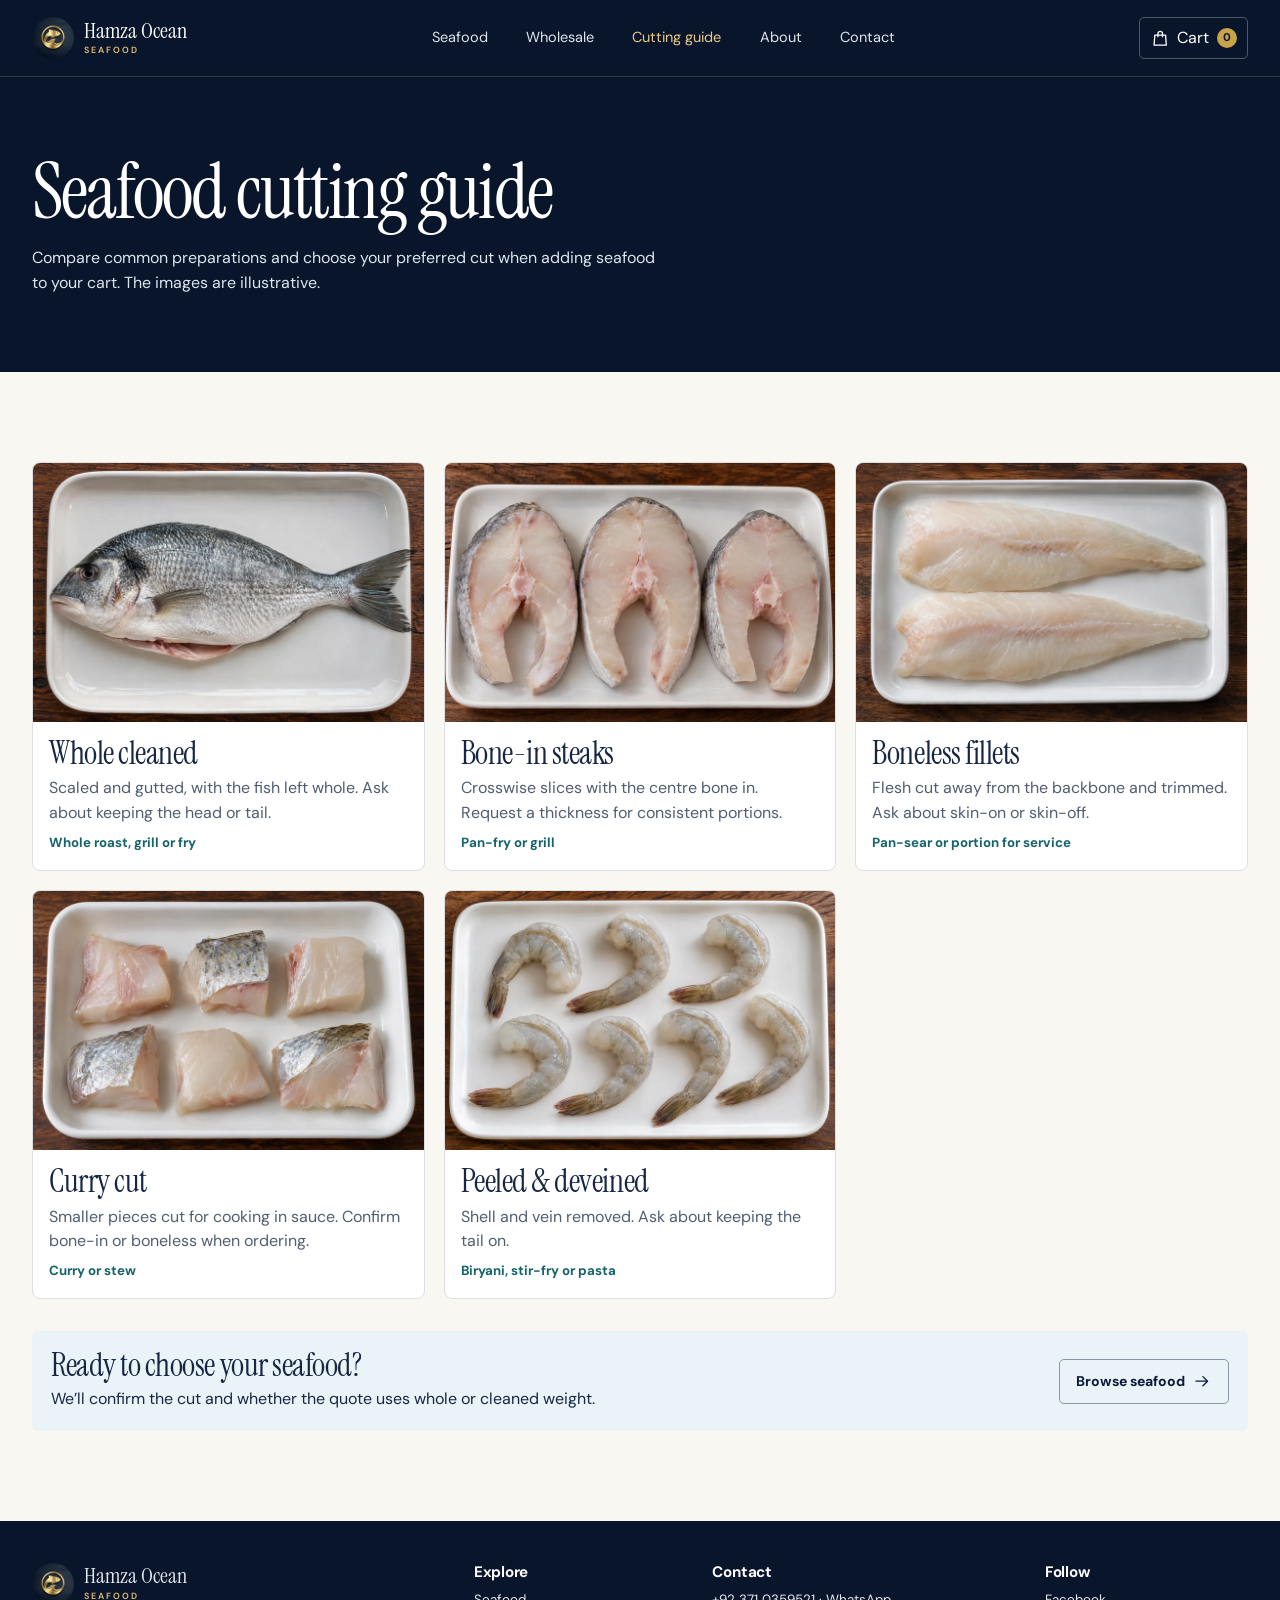
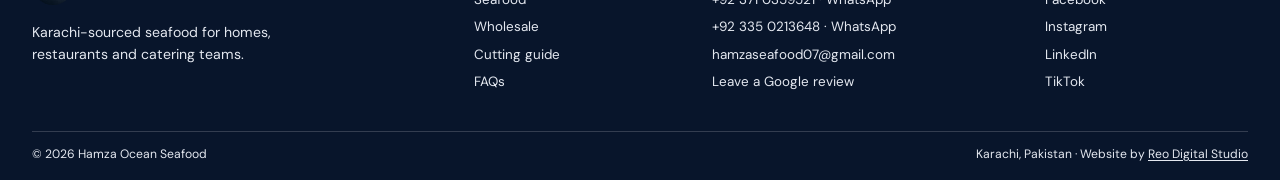
==== cutting-guide/index.html @ d8696013 "Add files via upload" ====
<!doctype html>
<html lang="en-PK">
<head>
<meta charset="utf-8">
<meta name="viewport" content="width=device-width, initial-scale=1">
<meta name="theme-color" content="#0B1B3A">
<title>Seafood Cutting Guide | Hamza Ocean Seafood</title>
<meta name="description" content="Compare whole cleaned fish, bone-in steaks, boneless fillets, curry cuts and peeled prawns. Choose your preferred cut for your seafood order.">
<link rel="canonical" href="https://rehanreo.github.io/HamzaOceanSeafood/cutting-guide/">
<meta property="og:type" content="website">
<meta property="og:title" content="Seafood Cutting Guide | Hamza Ocean Seafood">
<meta property="og:description" content="Compare whole cleaned fish, bone-in steaks, boneless fillets, curry cuts and peeled prawns. Choose your preferred cut for your seafood order.">
<meta property="og:site_name" content="Hamza Ocean Seafood">
<meta property="og:locale" content="en_PK">
<meta property="og:url" content="https://rehanreo.github.io/HamzaOceanSeafood/cutting-guide/">
<meta property="og:image" content="https://rehanreo.github.io/HamzaOceanSeafood/assets/catalogue/social-preview.jpg">
<meta property="og:image:width" content="1200">
<meta property="og:image:height" content="630">
<meta property="og:image:alt" content="Hamza Ocean Seafood catalogue preview">
<meta name="twitter:card" content="summary_large_image">
<link rel="icon" href="../assets/images/favicon.ico">
<link rel="apple-touch-icon" href="../assets/images/apple-icon.png">
<link rel="preconnect" href="https://fonts.googleapis.com">
<link rel="preconnect" href="https://fonts.gstatic.com" crossorigin>
<link rel="stylesheet" href="https://fonts.googleapis.com/css2?family=DM+Sans:wght@400;500;600;700&amp;family=Instrument+Serif:ital@0;1&amp;display=swap">
<link rel="stylesheet" href="../style.css">
<script type="application/ld+json">{"@context": "https://schema.org", "@type": "OnlineStore", "name": "Hamza Ocean Seafood", "url": "https://rehanreo.github.io/HamzaOceanSeafood/", "logo": "https://rehanreo.github.io/HamzaOceanSeafood/assets/images/Logo.png", "image": "https://rehanreo.github.io/HamzaOceanSeafood/assets/catalogue/social-preview.jpg", "email": "hamzaseafood07@gmail.com", "telephone": "+923710359521", "areaServed": {"@type": "Country", "name": "Pakistan"}, "sameAs": ["https://www.instagram.com/hamzaoceanseafood", "https://www.tiktok.com/@hamzaoceanseafood", "https://www.linkedin.com/company/hamza-ocean-seafood/"]}</script>
<script>
  if (location.origin === "https://rehanreo.github.io") {
    window.dataLayer = window.dataLayer || [];
    window.gtag = function () { window.dataLayer.push(arguments); };
    window.gtag('js', new Date());
    window.gtag('config', 'G-JGS17XB776');
    const tag = document.createElement('script');
    tag.src = 'https://www.googletagmanager.com/gtag/js?id=G-JGS17XB776';
    tag.async = true;
    document.head.append(tag);
  }
</script>
<script id="site-data" type="application/json">{"whatsapp": "923710359521", "metaPixelId": "YOUR_META_PIXEL_ID", "bulkMinimumKg": 20, "liveOrigin": "https://rehanreo.github.io", "products": [{"id": "indian-mackerel", "label": "Indian Mackerel (Bangra)", "cuts": ["Whole cleaned", "Confirm with us"]}, {"id": "dothar", "label": "Dothar", "cuts": ["Whole cleaned", "Confirm with us"]}, {"id": "grouper", "label": "Grouper (Giser)", "cuts": ["Whole cleaned", "Bone-in steaks", "Boneless fillets", "Curry cut", "Confirm with us"]}, {"id": "dandia", "label": "Dandia", "cuts": ["Whole cleaned", "Confirm with us"]}, {"id": "saram", "label": "Saram", "cuts": ["Whole cleaned", "Confirm with us"]}, {"id": "white-barracuda", "label": "White Barracuda (Safed Kund)", "cuts": ["Whole cleaned", "Bone-in steaks", "Boneless fillets", "Curry cut", "Confirm with us"]}, {"id": "kanarcha", "label": "Red Snapper (Kanarcha)", "cuts": ["Whole cleaned", "Bone-in steaks", "Boneless fillets", "Curry cut", "Confirm with us"]}, {"id": "anchovies", "label": "Anchovies", "cuts": ["Whole cleaned", "Confirm with us"]}, {"id": "sardines", "label": "Sardines", "cuts": ["Whole cleaned", "Confirm with us"]}, {"id": "black-barracuda", "label": "Black Barracuda (Kala Kund)", "cuts": ["Whole cleaned", "Bone-in steaks", "Boneless fillets", "Curry cut", "Confirm with us"]}, {"id": "queenfish", "label": "Queenfish", "cuts": ["Whole cleaned", "Bone-in steaks", "Boneless fillets", "Curry cut", "Confirm with us"]}, {"id": "mushka", "label": "Croaker (Mushka)", "cuts": ["Whole cleaned", "Confirm with us"]}, {"id": "red-snapper", "label": "Red Snapper (Heera)", "cuts": ["Whole cleaned", "Bone-in steaks", "Boneless fillets", "Curry cut", "Confirm with us"]}, {"id": "king-fish", "label": "King Fish (Surmai)", "cuts": ["Whole cleaned", "Bone-in steaks", "Boneless fillets", "Curry cut", "Confirm with us"]}, {"id": "white-pomfret", "label": "White Pomfret (Safed Paplet)", "cuts": ["Whole cleaned", "Confirm with us"]}, {"id": "black-pomfret", "label": "Black Pomfret (Kala Paplet)", "cuts": ["Whole cleaned", "Confirm with us"]}, {"id": "tuna", "label": "Tuna (Dawan)", "cuts": ["Whole cleaned", "Bone-in steaks", "Boneless fillets", "Curry cut", "Confirm with us"]}, {"id": "indian-salmon", "label": "Indian Salmon (Rawas)", "cuts": ["Whole cleaned", "Bone-in steaks", "Boneless fillets", "Curry cut", "Confirm with us"]}, {"id": "tiger-prawns", "label": "Tiger Prawns", "cuts": ["Whole", "Peeled & deveined", "Confirm with us"]}, {"id": "medium-prawns", "label": "Medium Prawns (Jeera)", "cuts": ["Whole", "Peeled & deveined", "Confirm with us"]}, {"id": "small-prawns", "label": "Small Prawns", "cuts": ["Whole", "Peeled & deveined", "Confirm with us"]}]}</script>
<script src="../script.js" defer></script>
</head>
<body>
<a class="skip" href="#main-content">Skip to content</a>
<header class="site-header">
  <div class="shell header-inner">
    <a class="brand" href="../" aria-label="Hamza Ocean Seafood home">
      <img src="../assets/images/apple-icon.png" width="44" height="44" alt="">
      <span>Hamza Ocean<small>SEAFOOD</small></span>
    </a>
    <nav class="main-nav" aria-label="Main navigation" id="main-nav"><a href="../products/">Seafood</a><a href="../wholesale/">Wholesale</a><a href="../cutting-guide/" aria-current="page">Cutting guide</a><a href="../#about">About</a><a href="#contact">Contact</a></nav>
    <div class="header-actions">
      <button class="cart-button" type="button" data-show-cart><svg viewBox="0 0 24 24" fill="none" stroke="currentColor" stroke-width="1.7" stroke-linecap="round" stroke-linejoin="round" aria-hidden="true"><path d="M5 8h14l1 13H4L5 8Z"/><path d="M9 10V6a3 3 0 0 1 6 0v4"/></svg> <span>Cart</span> <span class="cart-count" data-cart-count>0</span></button>
      <button class="menu-toggle" type="button" aria-label="Menu" aria-controls="main-nav" aria-expanded="false"><svg viewBox="0 0 24 24" fill="none" stroke="currentColor" stroke-width="1.7" stroke-linecap="round" stroke-linejoin="round" aria-hidden="true"><path d="M3 6h18M3 12h18M3 18h18"/></svg></button>
    </div>
  </div>
</header>
<main id="main-content">

<section class="page-intro"><div class="shell">
  <h1>Seafood cutting guide</h1><p>Compare common preparations and choose your preferred cut when adding seafood to your cart. The images are illustrative.</p>
</div></section>
<section class="section shell">
  <div class="guide-grid">
  <article class="guide-card"><img src="../assets/cuts/whole.webp" alt="Illustration of whole cleaned" width="800" height="530" loading="lazy"><div><h2>Whole cleaned</h2><p>Scaled and gutted, with the fish left whole. Ask about keeping the head or tail.</p><p class="guide-use">Whole roast, grill or fry</p></div></article><article class="guide-card"><img src="../assets/cuts/steaks.webp" alt="Illustration of bone-in steaks" width="800" height="530" loading="lazy"><div><h2>Bone-in steaks</h2><p>Crosswise slices with the centre bone in. Request a thickness for consistent portions.</p><p class="guide-use">Pan-fry or grill</p></div></article><article class="guide-card"><img src="../assets/cuts/fillet.webp" alt="Illustration of boneless fillets" width="800" height="530" loading="lazy"><div><h2>Boneless fillets</h2><p>Flesh cut away from the backbone and trimmed. Ask about skin-on or skin-off.</p><p class="guide-use">Pan-sear or portion for service</p></div></article><article class="guide-card"><img src="../assets/cuts/curry.webp" alt="Illustration of curry cut" width="800" height="530" loading="lazy"><div><h2>Curry cut</h2><p>Smaller pieces cut for cooking in sauce. Confirm bone-in or boneless when ordering.</p><p class="guide-use">Curry or stew</p></div></article><article class="guide-card"><img src="../assets/cuts/prawns.webp" alt="Illustration of peeled &amp; deveined" width="800" height="530" loading="lazy"><div><h2>Peeled &amp; deveined</h2><p>Shell and vein removed. Ask about keeping the tail on.</p><p class="guide-use">Biryani, stir-fry or pasta</p></div></article>
  </div>
  <div class="catalogue-footer"><div><h2>Ready to choose your seafood?</h2><p>We’ll confirm the cut and whether the quote uses whole or cleaned weight.</p></div><a class="button button-secondary" href="../products/">Browse seafood <svg viewBox="0 0 24 24" fill="none" stroke="currentColor" stroke-width="1.7" stroke-linecap="round" stroke-linejoin="round" aria-hidden="true"><path d="M4 12h15m-6-6 6 6-6 6"/></svg></a></div>
</section>

</main>
<footer class="site-footer" id="contact" aria-label="Contact and site information">
  <div class="shell footer-grid">
    <div><a class="brand" href="../"><img src="../assets/images/apple-icon.png" width="44" height="44" alt=""><span>Hamza Ocean<small>SEAFOOD</small></span></a>
      <p>Karachi-sourced seafood for homes, restaurants and catering teams.</p></div>
    <div><h2>Explore</h2><a href="../products/">Seafood</a><a href="../wholesale/">Wholesale</a><a href="../cutting-guide/" aria-current="page">Cutting guide</a><a href="../#faq">FAQs</a></div>
    <div><h2>Contact</h2><a href="https://wa.me/923710359521" data-contact="footer_primary">+92 371 0359521 · WhatsApp</a><a href="https://wa.me/923350213648" data-contact="footer_secondary">+92 335 0213648 · WhatsApp</a><a href="mailto:hamzaseafood07@gmail.com">hamzaseafood07@gmail.com</a><a href="https://g.page/r/Cd3XOubzZOcIECE/review">Leave a Google review</a></div>
    <div><h2>Follow</h2><a href="https://www.facebook.com/hamzaoceanseafood">Facebook</a><a href="https://www.instagram.com/hamzaoceanseafood">Instagram</a><a href="https://www.linkedin.com/company/hamza-ocean-seafood/">LinkedIn</a><a href="https://www.tiktok.com/@hamzaoceanseafood">TikTok</a></div>
  </div>
  <div class="shell footer-bottom"><span>© <span data-year>2026</span> Hamza Ocean Seafood</span><span>Karachi, Pakistan · Website by <a href="https://www.facebook.com/share/1GYQCWmWqY/">Reo Digital Studio</a></span></div>
</footer>
<dialog class="dialog item-dialog" id="item-dialog" aria-labelledby="item-title">
  <div class="dialog-heading"><h2 id="item-title">Add seafood</h2><button type="button" class="close-button" data-close aria-label="Close">×</button></div>
  <form id="item-form">
    <p id="item-description" class="muted"></p>
    <label for="item-qty">Quantity (kg)</label>
    <input id="item-qty" name="quantity" type="number" min="0.5" max="1000" step="0.5" inputmode="decimal" required>
    <label for="item-cut">Preferred cut</label><select name="cut" id="item-cut" required></select>
    <label for="item-note">Item notes <span>(optional)</span></label><textarea name="note" id="item-note" rows="2" maxlength="120"></textarea>
    <p class="help">Cut and availability are confirmed on WhatsApp.</p>
    <button type="submit" class="button button-primary" id="item-submit">Add to cart</button>
  </form>
</dialog>
<dialog class="dialog cart-dialog" id="cart-dialog" aria-labelledby="cart-title">
  <div class="dialog-heading"><h2 id="cart-title">Your cart</h2><button type="button" class="close-button" data-close aria-label="Close">×</button></div>
  <div id="cart-items"></div>
  <form id="checkout-form" hidden>
    <p class="cart-total">Requested weight <strong id="cart-weight"></strong></p>
    <p id="bulk-note" class="bulk-note" hidden>Your order qualifies for bulk pricing at 20 kg or more. Ask for the discounted rate on WhatsApp.</p>
    <label for="delivery-city">Delivery city</label><input id="delivery-city" name="city" autocomplete="address-level2" maxlength="60" required placeholder="e.g. Karachi or Lahore">
    <p class="help">We’ll confirm today’s rates, availability, cuts and delivery in chat. Send the prefilled message in WhatsApp to request your order.</p>
    <button type="submit" class="button button-whatsapp">Continue to WhatsApp <svg viewBox="0 0 24 24" fill="none" stroke="currentColor" stroke-width="1.7" stroke-linecap="round" stroke-linejoin="round" aria-hidden="true"><path d="M4 12h15m-6-6 6 6-6 6"/></svg></button>
    <div id="whatsapp-parts" class="whatsapp-parts"></div>
  </form>
</dialog>
<div class="toast" role="status" id="toast"></div>
<noscript><p class="noscript">Order or request a quote directly on <a href="https://wa.me/923710359521">WhatsApp</a>.</p></noscript>
</body>
</html>
---- style.css ----
:root {
  --navy: #0b1b3a;
  --deep: #08152b;
  --gold: #c9a34a;
  --cream: #f9f7f2;
  --ice: #eaf4f8;
  --white: #fff;
  --ink: #172643;
  --muted: #505e70;
  --line: #dddfe3;
  --green: #116344;
  --serif: "Instrument Serif", Georgia, serif;
  --sans: "DM Sans", system-ui, sans-serif;
}
*, *::before, *::after { box-sizing: border-box; }
html { scroll-behavior: smooth; }
body { margin: 0; color: var(--ink); background: var(--cream); font: 1rem/1.55 var(--sans); }
h1, h2, h3, p { margin: 0; }
h1, h2 { font-family: var(--serif); font-weight: 400; line-height: .99; }
h1 { font-size: clamp(3.15rem, 6vw, 6.25rem); letter-spacing: -.025em; }
h2 { font-size: clamp(2.25rem, 4.1vw, 3.75rem); letter-spacing: -.015em; }
h3 { font-size: 1.05rem; line-height: 1.25; }
a { color: inherit; }
img { display: block; width: 100%; height: auto; }
svg { width: 1.15rem; height: 1.15rem; flex: none; }
button, input, select, textarea { font: inherit; }
button { cursor: pointer; }
:focus-visible { outline: 3px solid #176b87; outline-offset: 3px; }
[hidden] { display: none !important; }
[id] { scroll-margin-top: 6rem; }
.shell { width: min(100% - 3rem, 76rem); margin-inline: auto; }
.section { padding-block: clamp(3rem, 7vw, 6rem); }
.skip { position: fixed; z-index: 20; top: .75rem; left: .75rem; background: white; padding: .5rem; transform: translateY(-200%); }
.skip:focus { transform: none; }
.site-header { position: sticky; top: 0; z-index: 5; background: var(--deep); color: white; border-bottom: 1px solid #ffffff26; }
.header-inner { min-height: 76px; display: flex; align-items: center; justify-content: space-between; gap: 1rem; }
.brand { display: inline-flex; align-items: center; gap: .65rem; font: 1.35rem/.95 var(--serif); text-decoration: none; white-space: nowrap; }
.brand img { width: 42px; height: 42px; border-radius: 50%; object-fit: cover; }
.brand small { display: block; margin-top: .3rem; color: #e2bd70; font: 600 .56rem/1 var(--sans); letter-spacing: .22em; }
.main-nav { display: flex; align-items: center; gap: clamp(1.1rem, 3vw, 2.7rem); }
.main-nav a { padding: .6rem 0; color: #e0e5ec; text-decoration: none; font-size: .91rem; }
.main-nav a:hover, .main-nav a[aria-current] { color: #eaca88; }
.header-actions { display: flex; align-items: center; gap: .5rem; }
.cart-button, .menu-toggle { min-height: 42px; display: inline-flex; gap: .48rem; align-items: center; justify-content: center; color: white; background: transparent; border: 1px solid #ffffff48; border-radius: 5px; padding: .35rem .65rem; white-space: nowrap; }
.cart-button:hover, .menu-toggle:hover { background: #ffffff15; }
.cart-count { display: grid; place-items: center; min-width: 1.25rem; padding-inline: .25rem; height: 1.25rem; border-radius: 1rem; font-size: .7rem; font-weight: 700; color: var(--deep); background: var(--gold); }
.menu-toggle { display: none; }
.actions { display: flex; gap: .7rem; flex-wrap: wrap; align-items: flex-start; }
.button { display: inline-flex; align-items: center; justify-content: center; gap: .55rem; width: fit-content; min-height: 45px; padding: .64rem 1rem; border: 1px solid transparent; border-radius: 5px; text-align: center; text-decoration: none; font-size: .88rem; font-weight: 700; line-height: 1.3; }
.button:hover { filter: brightness(.94); }
.button-gold { background: #dcba72; color: #101c31; }
.button-outline { color: white; border-color: #ffffff67; background: transparent; }
.button-outline:hover { background: #ffffff10; }
.button-secondary { border-color: #8996a6; background: transparent; color: var(--navy); }
.button-primary { background: var(--navy); color: white; }
.button-whatsapp { background: var(--green); color: white; }
.hero { color: white; background: radial-gradient(ellipse at 65% 90%, #183855, var(--deep) 72%); }
.hero-grid { display: grid; grid-template-columns: .9fr 1fr; align-items: center; gap: clamp(2rem, 6vw, 6rem); padding-block: clamp(2.6rem, 6vw, 5.2rem); }
.hero h1 em { color: #e4c379; font-weight: 400; }
.eyebrow { color: #926719; font-size: .72rem; font-weight: 700; letter-spacing: .125em; text-transform: uppercase; }
.hero .eyebrow, .wholesale-band .eyebrow, .wholesale-intro .eyebrow { color: #e2bc70; }
.hero .eyebrow { margin-bottom: 1rem; }
.hero-intro { max-width: 37ch; margin-block: 1.2rem 1.6rem; color: #e0e6ed; }
.hero-photo { overflow: hidden; border-radius: 8px; border: 1px solid #ffffff37; }
.hero-photo img { aspect-ratio: 1.12; object-fit: cover; }
.benefit-bar { background: #f0eade; border-bottom: 1px solid #e3dacb; }
.benefit-inner { display: flex; justify-content: space-between; align-items: center; gap: .65rem 1.25rem; padding-block: .95rem; }
.benefit-inner span { display: inline-flex; gap: .5rem; align-items: center; font-size: .83rem; font-weight: 700; }
.benefit-inner svg { color: #805c1b; }
.section-head { display: grid; gap: .7rem; }
.section-head > p:last-child { max-width: 65ch; color: var(--muted); }
.section-split { display: flex; justify-content: space-between; align-items: end; gap: 1rem; margin-bottom: 1.45rem; }
.product-grid { display: grid; grid-template-columns: repeat(4,minmax(0,1fr)); gap: clamp(.7rem, 2vw, 1.5rem); }
.product-card { min-width: 0; display: flex; flex-direction: column; background: white; border: 1px solid #dedbd5; border-radius: 8px; overflow: clip; }
.product-photo { aspect-ratio: 1.51; background: #e9edf0; }
.product-photo img { width: 100%; height: 100%; object-fit: cover; }
.photo-pending { height: 100%; display: grid; place-content: center; justify-items: center; gap: .45rem; background: var(--ice); color: #43576a; font-size: .74rem; }
.photo-pending svg { width: 2rem; height: 2rem; }
.product-body { display: flex; flex-direction: column; gap: .45rem; padding: .85rem; flex: 1; }
.product-body h3 { font-family: var(--serif); font-size: clamp(1.25rem, 2vw, 1.8rem); font-weight: 400; }
.local-name { color: #655024; font-size: .79rem; font-weight: 600; }
.product-description { color: var(--muted); font-size: .85rem; line-height: 1.4; }
.product-cut { color: #54482c; font-size: .76rem; }
.product-fact { color: #175f68; font-size: .75rem; }
.product-fact a { text-underline-offset: 2px; white-space: nowrap; }
.add-button { min-height: 44px; width: 100%; display: flex; align-items: center; justify-content: space-between; gap: .25rem; margin-top: auto; padding: .35rem 0 0; text-align: left; color: var(--navy); background: white; border: 0; border-top: 1px solid var(--line); font-size: .82rem; font-weight: 700; }
.add-button span:last-child { display: grid; place-items: center; flex: none; width: 1.65rem; height: 1.65rem; font-size: 1.1rem; font-weight: 400; border-radius: 50%; background: var(--ice); }
.add-button:hover span:last-child { background: var(--navy); color: white; }
.wholesale-band { background: var(--navy); color: white; }
.band-grid { display: grid; grid-template-columns: 1fr .65fr; gap: clamp(2rem, 6vw, 6rem); align-items: center; }
.wholesale-band .section-head > p:last-child { color: #dbe4ee; }
.offer { width: fit-content; margin-block: 1.2rem; padding: .45rem .65rem; color: #f4d797; background: #c9a34a22; border-left: 2px solid var(--gold); font-size: .9rem; font-weight: 700; }
.trade-points { border-top: 1px solid #ffffff31; }
.trade-points div { padding: 1rem 0; border-bottom: 1px solid #ffffff31; }
.trade-points p { color: #dbe4ee; margin-top: .4rem; }
.guide-teaser, .about { display: grid; grid-template-columns: repeat(2,minmax(0,1fr)); gap: clamp(1.2rem, 5vw, 4rem); align-items: center; }
.guide-teaser img { border-radius: 8px; }
.guide-teaser .button, .about .button { margin-top: 1rem; }
.process-section { background: #eaf1f3; }
.steps { padding: 0; margin: 1.6rem 0 0; display: grid; grid-template-columns: repeat(3,1fr); list-style: none; gap: 1.2rem; counter-reset: steps; }
.steps li { counter-increment: steps; display: grid; gap: .6rem; align-content: start; padding-top: .9rem; border-top: 1px solid #aebcc3; }
.steps li::before { content: counter(steps); color: #6b511e; font-weight: 700; }
.steps p, .about > div > p { color: var(--muted); }
.about > div > p { margin-top: 1rem; }
.about-media { align-self: stretch; display: grid; align-items: end; position: relative; isolation: isolate; overflow: hidden; border-radius: 8px; padding: .9rem; min-height: 16rem; background: var(--deep); }
.about-media img { position: absolute; inset: 0; z-index: -1; width: 100%; height: 100%; object-fit: cover; object-position: center 50%; }
.about-media details { padding: .7rem .85rem; color: white; background: #08152bd9; border-radius: 5px; }
.about-media details a { display: block; margin-top: .5rem; }
.faq-section { background: white; }
.faq-layout { display: grid; grid-template-columns: .7fr 1fr; gap: 2rem; }
.faq-list details { padding: .85rem 0; border-bottom: 1px solid var(--line); }
.faq-list details:first-child { border-top: 1px solid var(--line); }
details summary { display: flex; justify-content: space-between; gap: 1rem; list-style: none; cursor: pointer; font-weight: 700; }
summary::-webkit-details-marker { display: none; }
details[open] summary span { transform: rotate(45deg); }
details p { margin-top: .5rem; color: var(--muted); }
.site-footer { color: #e4e8f0; background: var(--deep); padding-block: 2.6rem 1rem; }
.footer-grid { display: grid; grid-template-columns: 1.35fr .7fr 1fr .65fr; gap: 1.25rem; }
.footer-grid h2 { font: 700 .95rem/1.3 var(--sans); color: white; margin-bottom: .5rem; }
.footer-grid p { max-width: 24ch; margin-top: .6rem; font-size: .88rem; }
.footer-grid > div > a:not(.brand) { display: block; width: fit-content; font-size: .84rem; margin-block: .4rem; text-decoration: none; overflow-wrap: anywhere; }
.footer-grid > div > a:hover { text-decoration: underline; }
.footer-bottom { display: flex; justify-content: space-between; gap: 1rem; border-top: 1px solid #ffffff2c; margin-top: 2rem; padding-top: .8rem; font-size: .76rem; }
.page-intro { padding-block: clamp(2.6rem, 6vw, 5rem); background: var(--deep); color: white; }
.page-intro p:not(.eyebrow,.offer) { margin-top: 1rem; max-width: 57ch; color: #dce6ef; }
.page-intro .eyebrow { margin-bottom: .6rem; }
.catalogue-section { padding-top: 2rem; }
.catalogue-tools { display: flex; align-items: end; justify-content: space-between; flex-wrap: wrap; gap: 1rem; }
.filter-tabs { display: flex; flex-wrap: wrap; gap: .4rem; }
.filter-tabs button { min-height: 44px; padding: .35rem .75rem; border: 1px solid #aeb8c4; border-radius: 4px; color: var(--ink); background: transparent; font-size: .85rem; }
.filter-tabs button[aria-pressed="true"] { color: white; background: var(--navy); border-color: var(--navy); }
.search-label { min-width: min(100%, 18rem); }
.result-count { color: var(--muted); font-size: .82rem; margin-block: .9rem; }
.empty-state, .catalogue-footer { padding: 1.2rem; background: var(--ice); border-radius: 6px; }
.empty-state button { margin-top: .65rem; }
.catalogue-footer { margin-top: 2rem; display: flex; justify-content: space-between; align-items: center; gap: 1rem; }
.catalogue-footer h2 { font-size: 2rem; margin-bottom: .35rem; }
.guide-grid { display: grid; grid-template-columns: repeat(3,minmax(0,1fr)); gap: 1.2rem; }
.guide-card { overflow: hidden; border-radius: 8px; background: white; border: 1px solid var(--line); }
.guide-card h2 { font-size: 2rem; }
.guide-card div { display: grid; gap: .45rem; padding: 1rem; }
.guide-card div p { color: var(--muted); }
.guide-card .guide-use { color: #17636a; font-size: .83rem; font-weight: 700; }
.wholesale-grid { display: grid; grid-template-columns: .8fr 1fr; gap: clamp(1.5rem, 6vw, 5rem); align-items: start; }
.wholesale-details h3 { margin-block: 1.15rem .35rem; }
.wholesale-details p { color: var(--muted); }
.quote-form { background: white; border: 1px solid var(--line); border-radius: 8px; padding: clamp(1rem, 4vw, 1.7rem); }
.form-row { display: grid; grid-template-columns: repeat(2,minmax(0,1fr)); gap: .8rem; }
label { display: block; font-size: .84rem; font-weight: 700; margin-bottom: .24rem; }
label span, .muted { color: var(--muted); font-weight: 400; }
input, select, textarea { width: 100%; color: var(--ink); background: white; border: 1px solid #a1aeba; border-radius: 4px; padding: .48rem .62rem; min-height: 44px; }
textarea { resize: vertical; }
form input, form select, form textarea { margin-bottom: .85rem; }
.search-label input { display: block; margin-top: .2rem; }
.help { color: var(--muted); font-size: .83rem; margin: .1rem 0 .9rem; }
.dialog { width: min(100% - 1.5rem, 32rem); max-height: calc(100dvh - 1.5rem); color: var(--ink); background: white; border: 1px solid var(--line); border-radius: 9px; padding: 1.25rem; box-shadow: 0 20px 60px #0004; }
html:has(dialog[open]) { overflow: hidden; }
.dialog::backdrop { background: #08152bbb; }
.dialog-heading { display: flex; justify-content: space-between; align-items: start; gap: 1rem; margin-bottom: .9rem; }
.dialog-heading h2 { font-size: 2.6rem; }
.close-button { min-width: 44px; min-height: 44px; border: 1px solid var(--line); border-radius: 5px; color: var(--ink); background: white; font-size: 1.4rem; line-height: 1; }
#item-description { margin-bottom: .8rem; font-size: .88rem; }
.cart-line { margin: 0; padding: .7rem 0; border-top: 1px solid var(--line); display: flex; justify-content: space-between; gap: .65rem; }
.cart-line p { color: var(--muted); font-size: .83rem; white-space: pre-wrap; overflow-wrap: anywhere; }
.cart-line > div:first-child { min-width: 0; }
.line-actions { display: flex; flex-wrap: wrap; align-items: start; justify-content: end; }
.line-actions button { color: var(--navy); font-size: .79rem; font-weight: 700; background: white; border: none; min-height: 44px; padding-inline: .45rem; text-decoration: underline; }
.cart-total { display: flex; justify-content: space-between; margin: .5rem 0 .7rem; padding-top: .5rem; border-top: 1px solid var(--line); }
.bulk-note { color: #5b4319; background: #f6ebd0; margin-bottom: .75rem; padding: .5rem; font-size: .84rem; }
.toast { position: fixed; z-index: 6; bottom: 1rem; right: 1rem; max-width: calc(100% - 2rem); border-radius: 5px; color: white; background: var(--navy); padding: .55rem .85rem; font-size: .85rem; box-shadow: 0 5px 20px #0003; }
.toast:empty { display: none; }
.noscript { background: var(--ice); padding: .7rem; text-align: center; }
@media (max-width: 1099px) { .product-grid { grid-template-columns: repeat(3,minmax(0,1fr)); } }
@media (max-width: 790px) {
  .main-nav { gap: .78rem; }
  .hero-grid { gap: 1.6rem; }
  .product-grid { grid-template-columns: repeat(2,minmax(0,1fr)); }
}
@media (max-width: 680px) {
  .shell { width: calc(100% - 1.7rem); }
  .header-inner { min-height: 64px; gap: .5rem; }
  .main-nav { display: none; position: absolute; inset: 100% 0 auto; background: var(--deep); padding: .55rem .85rem 1rem; border-bottom: 1px solid #ffffff42; }
  .main-nav.is-open { display: grid; gap: .15rem; }
  .main-nav a { padding: .65rem; }
  .menu-toggle { display: inline-flex; }
  .hero-grid, .band-grid, .guide-teaser, .about, .faq-layout, .wholesale-grid { grid-template-columns: minmax(0,1fr); gap: 1.25rem; }
  .hero-grid { padding-bottom: 1.3rem; }
  .hero-photo img { aspect-ratio: 1.6; }
  .benefit-inner { display: grid; grid-template-columns: repeat(2,minmax(0,1fr)); }
  .benefit-inner span { font-size: .75rem; }
  .section-split, .catalogue-footer { align-items: start; flex-direction: column; }
  .footer-grid, .guide-grid { grid-template-columns: repeat(2,minmax(0,1fr)); }
  .steps { grid-template-columns: 1fr; gap: .85rem; }
}
@media (max-width: 370px) {
  .product-grid, .guide-grid { grid-template-columns: minmax(0,1fr); }
  .brand { font-size: 1.1rem; gap: .38rem; }
  .brand img { width: 37px; height: 37px; }
  .cart-button { gap: .25rem; }
}
@media (prefers-reduced-motion: reduce) { html { scroll-behavior: auto; } }
.whatsapp-parts:not(:empty) { display: flex; flex-wrap: wrap; gap: .45rem; margin-top: .75rem; }
.whatsapp-parts p { flex-basis: 100%; font-size: .87rem; }

.photo-credit { color: var(--muted); font-size: .72rem; line-height: 1.35; }
.photo-credit a, .footer-bottom a { text-underline-offset: 2px; }
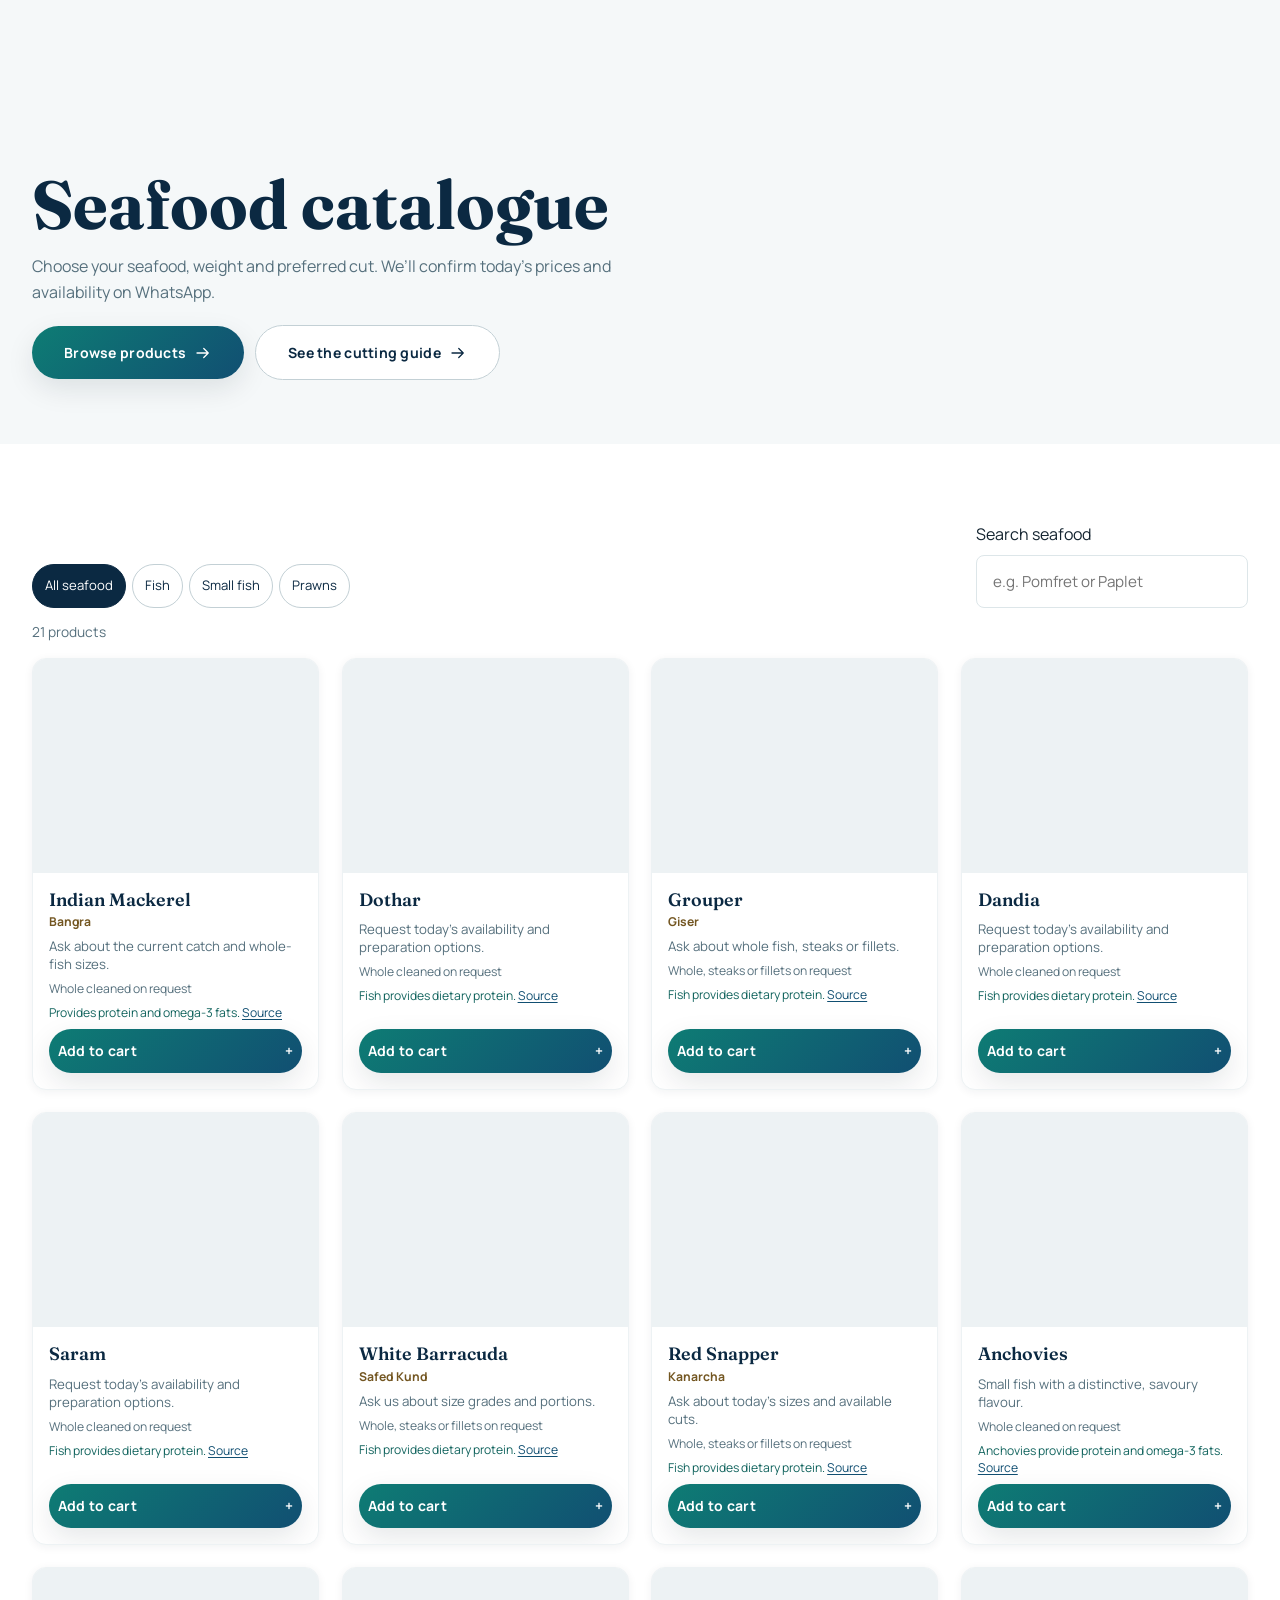
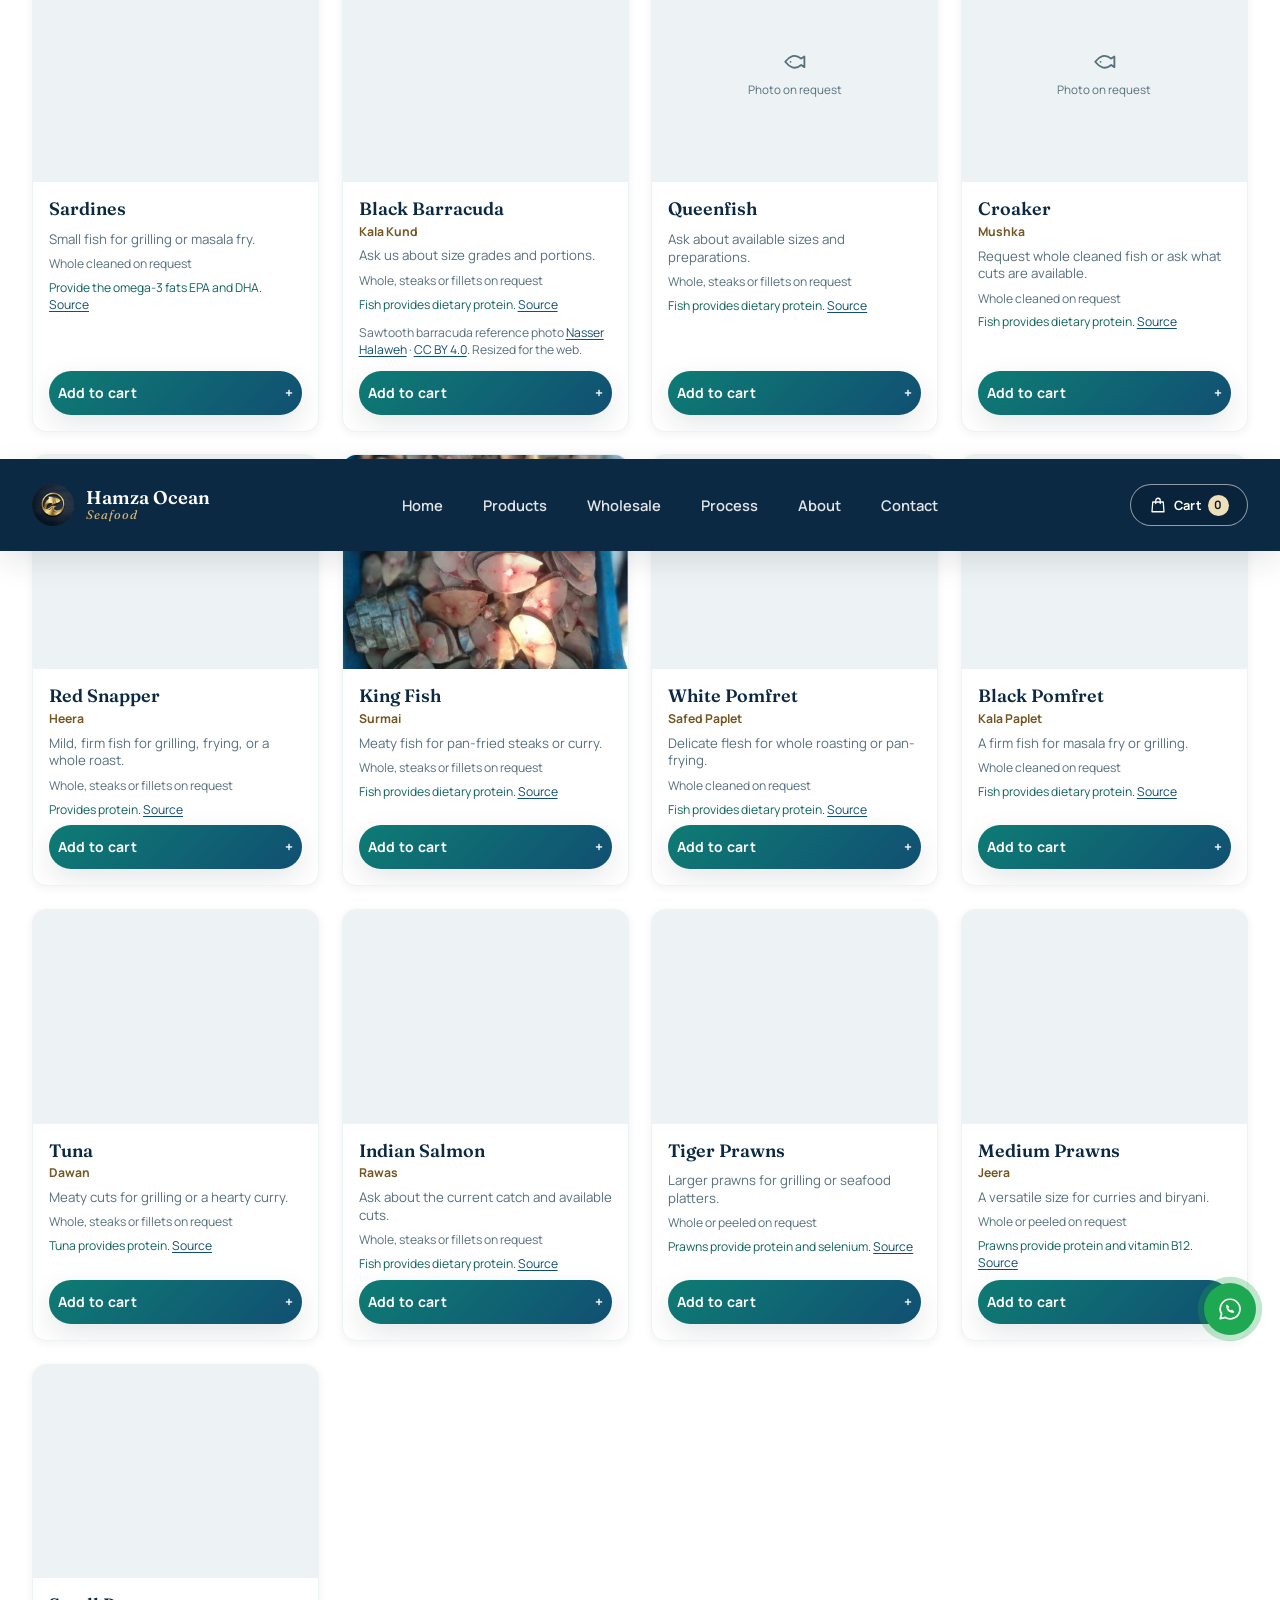
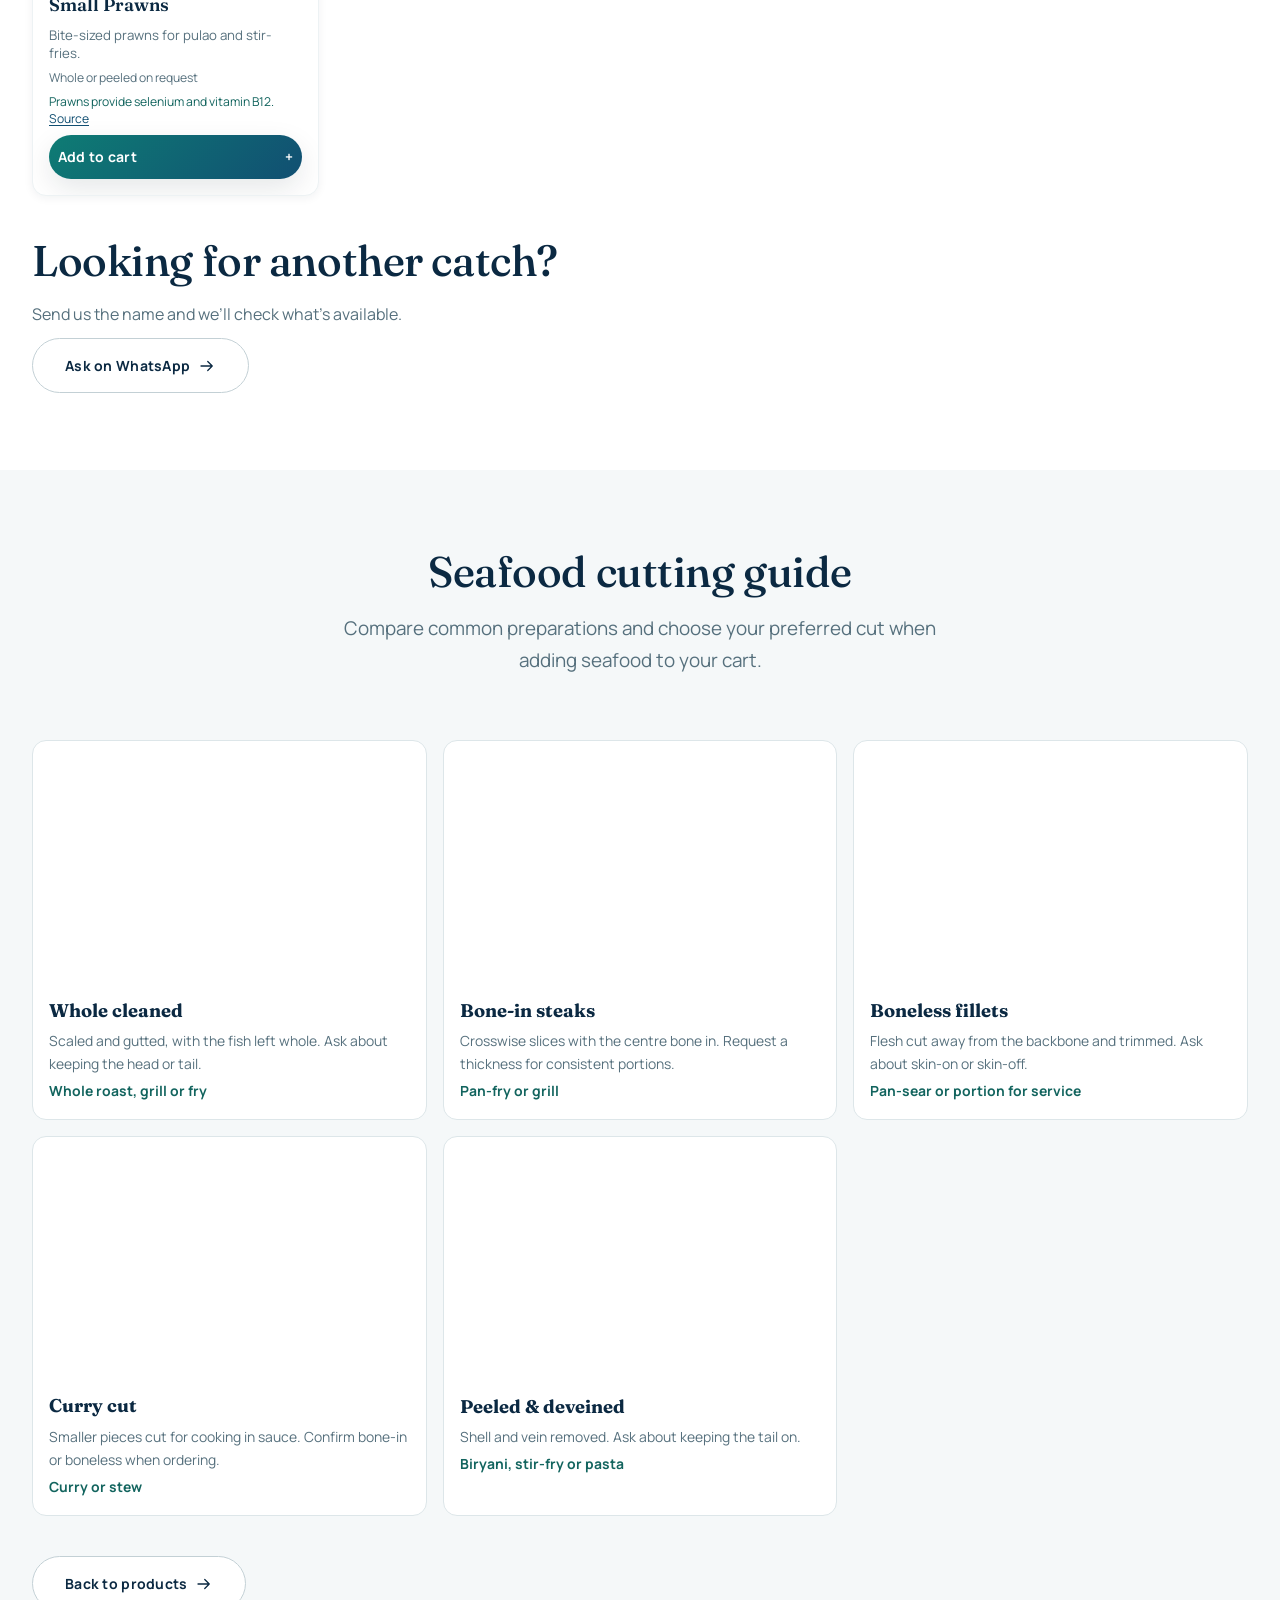
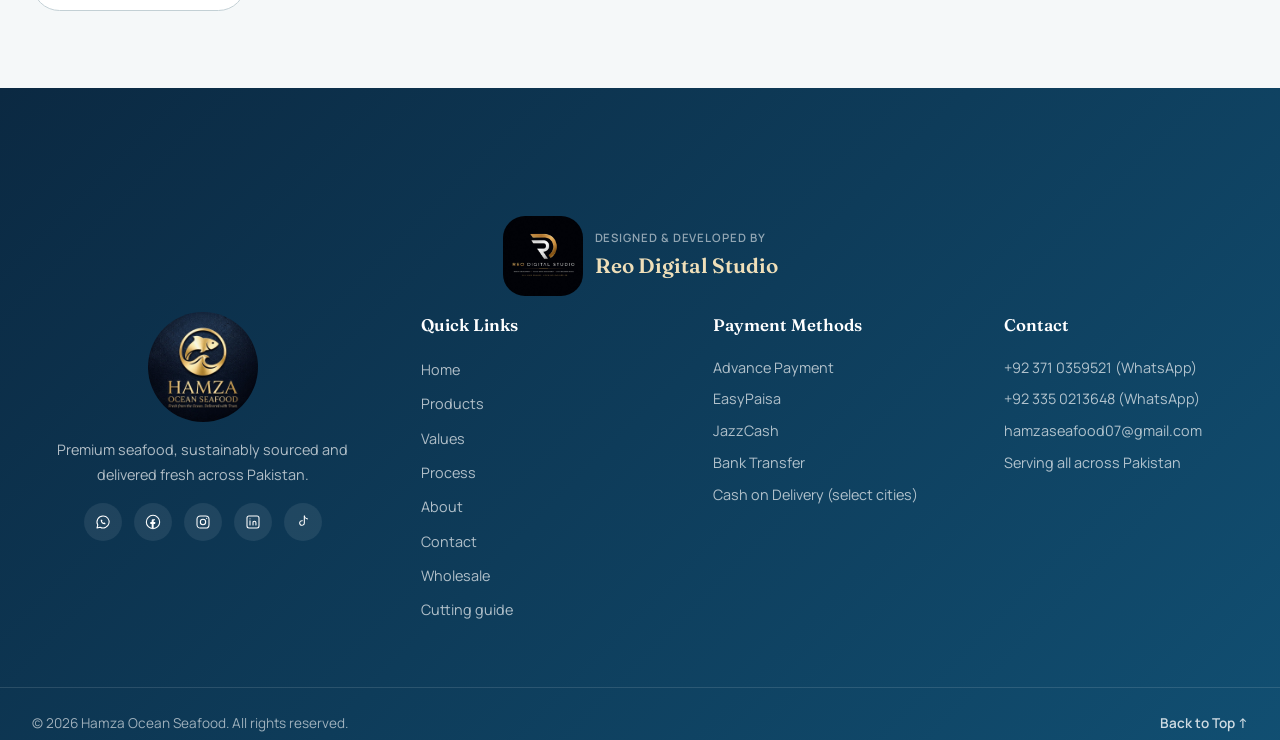
==== commit 4fbac739: "Add files via upload" ====
--- a/cutting-guide/index.html
+++ b/cutting-guide/index.html
@@ -1,108 +1,5 @@
 <!doctype html>
-<html lang="en-PK">
-<head>
-<meta charset="utf-8">
-<meta name="viewport" content="width=device-width, initial-scale=1">
-<meta name="theme-color" content="#0B1B3A">
-<title>Seafood Cutting Guide | Hamza Ocean Seafood</title>
-<meta name="description" content="Compare whole cleaned fish, bone-in steaks, boneless fillets, curry cuts and peeled prawns. Choose your preferred cut for your seafood order.">
-<link rel="canonical" href="https://rehanreo.github.io/HamzaOceanSeafood/cutting-guide/">
-<meta property="og:type" content="website">
-<meta property="og:title" content="Seafood Cutting Guide | Hamza Ocean Seafood">
-<meta property="og:description" content="Compare whole cleaned fish, bone-in steaks, boneless fillets, curry cuts and peeled prawns. Choose your preferred cut for your seafood order.">
-<meta property="og:site_name" content="Hamza Ocean Seafood">
-<meta property="og:locale" content="en_PK">
-<meta property="og:url" content="https://rehanreo.github.io/HamzaOceanSeafood/cutting-guide/">
-<meta property="og:image" content="https://rehanreo.github.io/HamzaOceanSeafood/assets/catalogue/social-preview.jpg">
-<meta property="og:image:width" content="1200">
-<meta property="og:image:height" content="630">
-<meta property="og:image:alt" content="Hamza Ocean Seafood catalogue preview">
-<meta name="twitter:card" content="summary_large_image">
-<link rel="icon" href="../assets/images/favicon.ico">
-<link rel="apple-touch-icon" href="../assets/images/apple-icon.png">
-<link rel="preconnect" href="https://fonts.googleapis.com">
-<link rel="preconnect" href="https://fonts.gstatic.com" crossorigin>
-<link rel="stylesheet" href="https://fonts.googleapis.com/css2?family=DM+Sans:wght@400;500;600;700&amp;family=Instrument+Serif:ital@0;1&amp;display=swap">
-<link rel="stylesheet" href="../style.css">
-<script type="application/ld+json">{"@context": "https://schema.org", "@type": "OnlineStore", "name": "Hamza Ocean Seafood", "url": "https://rehanreo.github.io/HamzaOceanSeafood/", "logo": "https://rehanreo.github.io/HamzaOceanSeafood/assets/images/Logo.png", "image": "https://rehanreo.github.io/HamzaOceanSeafood/assets/catalogue/social-preview.jpg", "email": "hamzaseafood07@gmail.com", "telephone": "+923710359521", "areaServed": {"@type": "Country", "name": "Pakistan"}, "sameAs": ["https://www.instagram.com/hamzaoceanseafood", "https://www.tiktok.com/@hamzaoceanseafood", "https://www.linkedin.com/company/hamza-ocean-seafood/"]}</script>
-<script>
-  if (location.origin === "https://rehanreo.github.io") {
-    window.dataLayer = window.dataLayer || [];
-    window.gtag = function () { window.dataLayer.push(arguments); };
-    window.gtag('js', new Date());
-    window.gtag('config', 'G-JGS17XB776');
-    const tag = document.createElement('script');
-    tag.src = 'https://www.googletagmanager.com/gtag/js?id=G-JGS17XB776';
-    tag.async = true;
-    document.head.append(tag);
-  }
-</script>
-<script id="site-data" type="application/json">{"whatsapp": "923710359521", "metaPixelId": "YOUR_META_PIXEL_ID", "bulkMinimumKg": 20, "liveOrigin": "https://rehanreo.github.io", "products": [{"id": "indian-mackerel", "label": "Indian Mackerel (Bangra)", "cuts": ["Whole cleaned", "Confirm with us"]}, {"id": "dothar", "label": "Dothar", "cuts": ["Whole cleaned", "Confirm with us"]}, {"id": "grouper", "label": "Grouper (Giser)", "cuts": ["Whole cleaned", "Bone-in steaks", "Boneless fillets", "Curry cut", "Confirm with us"]}, {"id": "dandia", "label": "Dandia", "cuts": ["Whole cleaned", "Confirm with us"]}, {"id": "saram", "label": "Saram", "cuts": ["Whole cleaned", "Confirm with us"]}, {"id": "white-barracuda", "label": "White Barracuda (Safed Kund)", "cuts": ["Whole cleaned", "Bone-in steaks", "Boneless fillets", "Curry cut", "Confirm with us"]}, {"id": "kanarcha", "label": "Red Snapper (Kanarcha)", "cuts": ["Whole cleaned", "Bone-in steaks", "Boneless fillets", "Curry cut", "Confirm with us"]}, {"id": "anchovies", "label": "Anchovies", "cuts": ["Whole cleaned", "Confirm with us"]}, {"id": "sardines", "label": "Sardines", "cuts": ["Whole cleaned", "Confirm with us"]}, {"id": "black-barracuda", "label": "Black Barracuda (Kala Kund)", "cuts": ["Whole cleaned", "Bone-in steaks", "Boneless fillets", "Curry cut", "Confirm with us"]}, {"id": "queenfish", "label": "Queenfish", "cuts": ["Whole cleaned", "Bone-in steaks", "Boneless fillets", "Curry cut", "Confirm with us"]}, {"id": "mushka", "label": "Croaker (Mushka)", "cuts": ["Whole cleaned", "Confirm with us"]}, {"id": "red-snapper", "label": "Red Snapper (Heera)", "cuts": ["Whole cleaned", "Bone-in steaks", "Boneless fillets", "Curry cut", "Confirm with us"]}, {"id": "king-fish", "label": "King Fish (Surmai)", "cuts": ["Whole cleaned", "Bone-in steaks", "Boneless fillets", "Curry cut", "Confirm with us"]}, {"id": "white-pomfret", "label": "White Pomfret (Safed Paplet)", "cuts": ["Whole cleaned", "Confirm with us"]}, {"id": "black-pomfret", "label": "Black Pomfret (Kala Paplet)", "cuts": ["Whole cleaned", "Confirm with us"]}, {"id": "tuna", "label": "Tuna (Dawan)", "cuts": ["Whole cleaned", "Bone-in steaks", "Boneless fillets", "Curry cut", "Confirm with us"]}, {"id": "indian-salmon", "label": "Indian Salmon (Rawas)", "cuts": ["Whole cleaned", "Bone-in steaks", "Boneless fillets", "Curry cut", "Confirm with us"]}, {"id": "tiger-prawns", "label": "Tiger Prawns", "cuts": ["Whole", "Peeled & deveined", "Confirm with us"]}, {"id": "medium-prawns", "label": "Medium Prawns (Jeera)", "cuts": ["Whole", "Peeled & deveined", "Confirm with us"]}, {"id": "small-prawns", "label": "Small Prawns", "cuts": ["Whole", "Peeled & deveined", "Confirm with us"]}]}</script>
-<script src="../script.js" defer></script>
-</head>
-<body>
-<a class="skip" href="#main-content">Skip to content</a>
-<header class="site-header">
-  <div class="shell header-inner">
-    <a class="brand" href="../" aria-label="Hamza Ocean Seafood home">
-      <img src="../assets/images/apple-icon.png" width="44" height="44" alt="">
-      <span>Hamza Ocean<small>SEAFOOD</small></span>
-    </a>
-    <nav class="main-nav" aria-label="Main navigation" id="main-nav"><a href="../products/">Seafood</a><a href="../wholesale/">Wholesale</a><a href="../cutting-guide/" aria-current="page">Cutting guide</a><a href="../#about">About</a><a href="#contact">Contact</a></nav>
-    <div class="header-actions">
-      <button class="cart-button" type="button" data-show-cart><svg viewBox="0 0 24 24" fill="none" stroke="currentColor" stroke-width="1.7" stroke-linecap="round" stroke-linejoin="round" aria-hidden="true"><path d="M5 8h14l1 13H4L5 8Z"/><path d="M9 10V6a3 3 0 0 1 6 0v4"/></svg> <span>Cart</span> <span class="cart-count" data-cart-count>0</span></button>
-      <button class="menu-toggle" type="button" aria-label="Menu" aria-controls="main-nav" aria-expanded="false"><svg viewBox="0 0 24 24" fill="none" stroke="currentColor" stroke-width="1.7" stroke-linecap="round" stroke-linejoin="round" aria-hidden="true"><path d="M3 6h18M3 12h18M3 18h18"/></svg></button>
-    </div>
-  </div>
-</header>
-<main id="main-content">
-
-<section class="page-intro"><div class="shell">
-  <h1>Seafood cutting guide</h1><p>Compare common preparations and choose your preferred cut when adding seafood to your cart. The images are illustrative.</p>
-</div></section>
-<section class="section shell">
-  <div class="guide-grid">
-  <article class="guide-card"><img src="../assets/cuts/whole.webp" alt="Illustration of whole cleaned" width="800" height="530" loading="lazy"><div><h2>Whole cleaned</h2><p>Scaled and gutted, with the fish left whole. Ask about keeping the head or tail.</p><p class="guide-use">Whole roast, grill or fry</p></div></article><article class="guide-card"><img src="../assets/cuts/steaks.webp" alt="Illustration of bone-in steaks" width="800" height="530" loading="lazy"><div><h2>Bone-in steaks</h2><p>Crosswise slices with the centre bone in. Request a thickness for consistent portions.</p><p class="guide-use">Pan-fry or grill</p></div></article><article class="guide-card"><img src="../assets/cuts/fillet.webp" alt="Illustration of boneless fillets" width="800" height="530" loading="lazy"><div><h2>Boneless fillets</h2><p>Flesh cut away from the backbone and trimmed. Ask about skin-on or skin-off.</p><p class="guide-use">Pan-sear or portion for service</p></div></article><article class="guide-card"><img src="../assets/cuts/curry.webp" alt="Illustration of curry cut" width="800" height="530" loading="lazy"><div><h2>Curry cut</h2><p>Smaller pieces cut for cooking in sauce. Confirm bone-in or boneless when ordering.</p><p class="guide-use">Curry or stew</p></div></article><article class="guide-card"><img src="../assets/cuts/prawns.webp" alt="Illustration of peeled &amp; deveined" width="800" height="530" loading="lazy"><div><h2>Peeled &amp; deveined</h2><p>Shell and vein removed. Ask about keeping the tail on.</p><p class="guide-use">Biryani, stir-fry or pasta</p></div></article>
-  </div>
-  <div class="catalogue-footer"><div><h2>Ready to choose your seafood?</h2><p>We’ll confirm the cut and whether the quote uses whole or cleaned weight.</p></div><a class="button button-secondary" href="../products/">Browse seafood <svg viewBox="0 0 24 24" fill="none" stroke="currentColor" stroke-width="1.7" stroke-linecap="round" stroke-linejoin="round" aria-hidden="true"><path d="M4 12h15m-6-6 6 6-6 6"/></svg></a></div>
-</section>
-
-</main>
-<footer class="site-footer" id="contact" aria-label="Contact and site information">
-  <div class="shell footer-grid">
-    <div><a class="brand" href="../"><img src="../assets/images/apple-icon.png" width="44" height="44" alt=""><span>Hamza Ocean<small>SEAFOOD</small></span></a>
-      <p>Karachi-sourced seafood for homes, restaurants and catering teams.</p></div>
-    <div><h2>Explore</h2><a href="../products/">Seafood</a><a href="../wholesale/">Wholesale</a><a href="../cutting-guide/" aria-current="page">Cutting guide</a><a href="../#faq">FAQs</a></div>
-    <div><h2>Contact</h2><a href="https://wa.me/923710359521" data-contact="footer_primary">+92 371 0359521 · WhatsApp</a><a href="https://wa.me/923350213648" data-contact="footer_secondary">+92 335 0213648 · WhatsApp</a><a href="mailto:hamzaseafood07@gmail.com">hamzaseafood07@gmail.com</a><a href="https://g.page/r/Cd3XOubzZOcIECE/review">Leave a Google review</a></div>
-    <div><h2>Follow</h2><a href="https://www.facebook.com/hamzaoceanseafood">Facebook</a><a href="https://www.instagram.com/hamzaoceanseafood">Instagram</a><a href="https://www.linkedin.com/company/hamza-ocean-seafood/">LinkedIn</a><a href="https://www.tiktok.com/@hamzaoceanseafood">TikTok</a></div>
-  </div>
-  <div class="shell footer-bottom"><span>© <span data-year>2026</span> Hamza Ocean Seafood</span><span>Karachi, Pakistan · Website by <a href="https://www.facebook.com/share/1GYQCWmWqY/">Reo Digital Studio</a></span></div>
-</footer>
-<dialog class="dialog item-dialog" id="item-dialog" aria-labelledby="item-title">
-  <div class="dialog-heading"><h2 id="item-title">Add seafood</h2><button type="button" class="close-button" data-close aria-label="Close">×</button></div>
-  <form id="item-form">
-    <p id="item-description" class="muted"></p>
-    <label for="item-qty">Quantity (kg)</label>
-    <input id="item-qty" name="quantity" type="number" min="0.5" max="1000" step="0.5" inputmode="decimal" required>
-    <label for="item-cut">Preferred cut</label><select name="cut" id="item-cut" required></select>
-    <label for="item-note">Item notes <span>(optional)</span></label><textarea name="note" id="item-note" rows="2" maxlength="120"></textarea>
-    <p class="help">Cut and availability are confirmed on WhatsApp.</p>
-    <button type="submit" class="button button-primary" id="item-submit">Add to cart</button>
-  </form>
-</dialog>
-<dialog class="dialog cart-dialog" id="cart-dialog" aria-labelledby="cart-title">
-  <div class="dialog-heading"><h2 id="cart-title">Your cart</h2><button type="button" class="close-button" data-close aria-label="Close">×</button></div>
-  <div id="cart-items"></div>
-  <form id="checkout-form" hidden>
-    <p class="cart-total">Requested weight <strong id="cart-weight"></strong></p>
-    <p id="bulk-note" class="bulk-note" hidden>Your order qualifies for bulk pricing at 20 kg or more. Ask for the discounted rate on WhatsApp.</p>
-    <label for="delivery-city">Delivery city</label><input id="delivery-city" name="city" autocomplete="address-level2" maxlength="60" required placeholder="e.g. Karachi or Lahore">
-    <p class="help">We’ll confirm today’s rates, availability, cuts and delivery in chat. Send the prefilled message in WhatsApp to request your order.</p>
-    <button type="submit" class="button button-whatsapp">Continue to WhatsApp <svg viewBox="0 0 24 24" fill="none" stroke="currentColor" stroke-width="1.7" stroke-linecap="round" stroke-linejoin="round" aria-hidden="true"><path d="M4 12h15m-6-6 6 6-6 6"/></svg></button>
-    <div id="whatsapp-parts" class="whatsapp-parts"></div>
-  </form>
-</dialog>
-<div class="toast" role="status" id="toast"></div>
-<noscript><p class="noscript">Order or request a quote directly on <a href="https://wa.me/923710359521">WhatsApp</a>.</p></noscript>
-</body>
-</html>
+<html lang="en"><head><meta charset="utf-8"><title>Seafood cutting guide</title>
+<meta http-equiv="refresh" content="0; url=../products/#cutting-guide">
+<link rel="canonical" href="https://rehanreo.github.io/HamzaOceanSeafood/products/#cutting-guide">
+</head><body><a href="../products/#cutting-guide">Open the seafood cutting guide</a></body></html>
